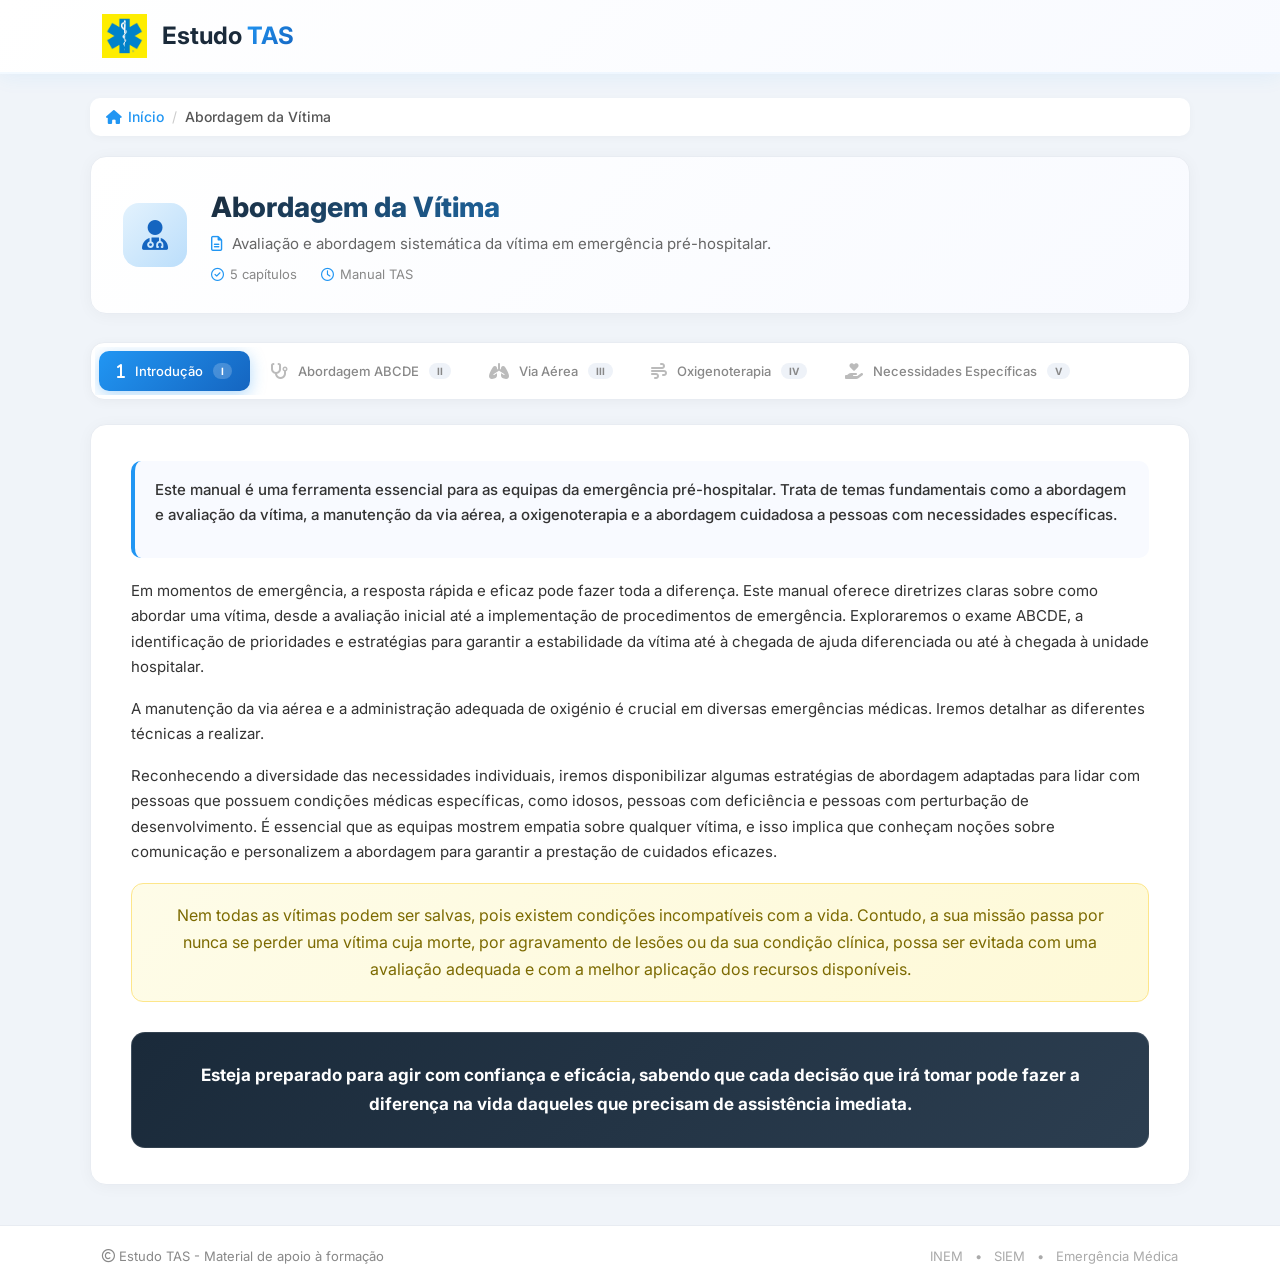
==== AV.html @ 20aa4726 "2nd" ====
<!-- abordagem_vitima.html -->
<!DOCTYPE html>
<html lang="pt">
<head>
    <meta charset="UTF-8">
    <meta name="viewport" content="width=device-width, initial-scale=1.0">
    <title>Abordagem da Vítima - Estudo TAS</title>
    <link rel="stylesheet" href="css/style.css">
    <link rel="preconnect" href="https://fonts.googleapis.com">
    <link href="https://fonts.googleapis.com/css2?family=Inter:wght@300;400;500;600;700;800;900&display=swap" rel="stylesheet">
    <link rel="stylesheet" href="https://cdnjs.cloudflare.com/ajax/libs/font-awesome/6.7.2/css/all.min.css">
</head>
<body>

<header>
    <div class="logo">

        <img src="assets/logo.png" alt="Logo">

        <h2>Estudo <span>TAS</span></h2>

    </div>
</header>

<main>
    <!-- ===== BREADCRUMB ===== -->
    <div class="breadcrumb">
        <a href="index.html"><i class="fa-solid fa-house"></i> Início</a>
        <span class="separator">/</span>
        <span class="current">Abordagem da Vítima</span>
    </div>

    <!-- ===== HEADER DO MANUAL ===== -->
    <div class="manual-header">
        <div class="header-content">
            <div class="header-icon">
                <i class="fa-solid fa-user-doctor"></i>
            </div>
            <div>
                <h1>Abordagem da Vítima</h1>
                <p class="manual-subtitle"><i class="fa-regular fa-file-lines"></i> Avaliação e abordagem sistemática da vítima em emergência pré-hospitalar.</p>
                <div class="header-meta">
                    <span><i class="fa-regular fa-circle-check"></i> 5 capítulos</span>
                    <span><i class="fa-regular fa-clock"></i> Manual TAS</span>
                </div>
            </div>
        </div>
    </div>

    <!-- ===== TABS (CAPÍTULOS) ===== -->
    <div class="tabs-wrapper" id="tabsWrapper">
        <div class="tabs-header">
            <div class="tabs-scroll-indicators left"></div>
            <div class="tabs-scroll-indicators right"></div>
            <div class="tabs-container" id="tabsContainer">
                <button class="tab-btn active" data-chapter="1">
                    <span class="tab-icon"><i class="fa-solid fa-1"></i></span>
                    <span class="tab-label">Introdução</span>
                    <span class="tab-badge">I</span>
                </button>
                <button class="tab-btn" data-chapter="2">
                    <span class="tab-icon"><i class="fa-solid fa-stethoscope"></i></span>
                    <span class="tab-label">Abordagem ABCDE</span>
                    <span class="tab-badge">II</span>
                </button>
                <button class="tab-btn" data-chapter="3">
                    <span class="tab-icon"><i class="fa-solid fa-lungs"></i></span>
                    <span class="tab-label">Via Aérea</span>
                    <span class="tab-badge">III</span>
                </button>
                <button class="tab-btn" data-chapter="4">
                    <span class="tab-icon"><i class="fa-solid fa-wind"></i></span>
                    <span class="tab-label">Oxigenoterapia</span>
                    <span class="tab-badge">IV</span>
                </button>
                <button class="tab-btn" data-chapter="5">
                    <span class="tab-icon"><i class="fa-solid fa-hand-holding-heart"></i></span>
                    <span class="tab-label">Necessidades Específicas</span>
                    <span class="tab-badge">V</span>
                </button>
            </div>
            <div class="tabs-nav-arrows left">
                <button class="nav-arrow" id="scrollLeft"><i class="fa-solid fa-chevron-left"></i></button>
            </div>
            <div class="tabs-nav-arrows">
                <button class="nav-arrow" id="scrollRight"><i class="fa-solid fa-chevron-right"></i></button>
            </div>
        </div>
    </div>

    <!-- ===== CONTEÚDO DO CAPÍTULO ===== -->
    <div class="chapter-content-wrapper">
        <div class="chapter-content" id="chapterContent">
            <!-- Injetado pelo JavaScript -->
        </div>
    </div>
</main>

<footer class="page-footer">
    <div class="footer-content">
        <p><i class="fa-regular fa-copyright"></i> Estudo TAS - Material de apoio à formação</p>
        <div class="footer-links">
            <span>INEM</span>
            <span>•</span>
            <span>SIEM</span>
            <span>•</span>
            <span>Emergência Médica</span>
        </div>
    </div>
</footer>

<script src="js/AV.js"></script>
</body>
</html>
---- css/style.css ----
/* style.css */
* {
    margin: 0;
    padding: 0;
    box-sizing: border-box;
}

body {
    font-family: 'Inter', sans-serif;
    background: #f0f4f9;
    color: #1a2a3a;
    line-height: 1.6;
    min-height: 100vh;
}

/* ===== HEADER ===== */
header {
    width: 100%;
    background: linear-gradient(135deg, #ffffff 0%, #f8faff 100%);
    display: flex;
    justify-content: space-between;
    align-items: center;
    padding: 14px 8%;
    box-shadow: 0 2px 20px rgba(33, 150, 243, .08);
    position: sticky;
    top: 0;
    z-index: 100;
    border-bottom: 2px solid rgba(33, 150, 243, .06);
}

.logo{

    display:flex;
    align-items:center;
    gap:15px;
}

.logo img{

    width:45px;
}

.logo h2 span {
    color: #2196f3;
    background: linear-gradient(135deg, #2196f3, #1565c0);
    -webkit-background-clip: text;
    -webkit-text-fill-color: transparent;
}

/* ===== MAIN ===== */
main {
    width: 88%;
    max-width: 1100px;
    margin: 24px auto;
}

/* ===== BREADCRUMB ===== */
.breadcrumb {
    display: flex;
    align-items: center;
    gap: 8px;
    font-size: 14px;
    color: #888;
    margin-bottom: 20px;
    padding: 8px 16px;
    background: white;
    border-radius: 10px;
    box-shadow: 0 2px 8px rgba(0, 0, 0, .03);
}

.breadcrumb a {
    color: #2196f3;
    text-decoration: none;
    font-weight: 500;
    display: flex;
    align-items: center;
    gap: 6px;
}

.breadcrumb a:hover {
    color: #1565c0;
}

.breadcrumb .separator {
    color: #ccc;
}

.breadcrumb .current {
    color: #555;
    font-weight: 500;
}

/* ===== MANUAL HEADER ===== */
.manual-header {
    margin-bottom: 28px;
    background: linear-gradient(135deg, #ffffff, #f8faff);
    border-radius: 16px;
    padding: 28px 32px;
    box-shadow: 0 2px 16px rgba(0, 0, 0, .04);
    border: 1px solid #e8ecf2;
}

.header-content {
    display: flex;
    align-items: center;
    gap: 24px;
}

.header-icon {
    width: 64px;
    height: 64px;
    background: linear-gradient(135deg, #e3f2fd, #bbdefb);
    border-radius: 16px;
    display: flex;
    align-items: center;
    justify-content: center;
    font-size: 30px;
    color: #1565c0;
    flex-shrink: 0;
}

.manual-header h1 {
    font-size: 28px;
    font-weight: 800;
    color: #1a2a3a;
    background: linear-gradient(135deg, #1a2a3a, #2196f3);
    -webkit-background-clip: text;
    -webkit-text-fill-color: transparent;
}

.manual-subtitle {
    color: #666;
    font-size: 15px;
    margin-top: 2px;
}

.manual-subtitle i {
    margin-right: 6px;
    color: #2196f3;
}

.header-meta {
    display: flex;
    gap: 24px;
    margin-top: 8px;
}

.header-meta span {
    font-size: 13px;
    color: #888;
    display: flex;
    align-items: center;
    gap: 6px;
}

.header-meta span i {
    color: #2196f3;
}

/* ===== TABS ===== */
.tabs-wrapper {
    position: relative;
    margin-bottom: 24px;
}

.tabs-header {
    background: white;
    border-radius: 14px;
    padding: 4px;
    box-shadow: 0 2px 12px rgba(0, 0, 0, .04);
    border: 1px solid #e8ecf2;
    position: relative;
    overflow: hidden;
}

.tabs-container {
    display: flex;
    gap: 2px;
    padding: 4px 4px;
    overflow-x: auto;
    -webkit-overflow-scrolling: touch;
    scroll-behavior: smooth;
    cursor: grab;
    user-select: none;
}

.tabs-container:active {
    cursor: grabbing;
}

.tabs-container::-webkit-scrollbar {
    height: 4px;
}

.tabs-container::-webkit-scrollbar-track {
    background: #f0f4f9;
    border-radius: 4px;
}

.tabs-container::-webkit-scrollbar-thumb {
    background: #bbdefb;
    border-radius: 4px;
    transition: 0.3s;
}

.tabs-container::-webkit-scrollbar-thumb:hover {
    background: #2196f3;
}

/* Scrollbar para Firefox */
.tabs-container {
    scrollbar-width: thin;
    scrollbar-color: #bbdefb #f0f4f9;
}

.tab-btn {
    display: flex;
    align-items: center;
    gap: 10px;
    padding: 10px 18px;
    border: none;
    border-radius: 10px;
    background: transparent;
    font-family: 'Inter', sans-serif;
    font-size: 13px;
    font-weight: 500;
    color: #888;
    cursor: pointer;
    transition: 0.3s;
    white-space: nowrap;
    position: relative;
    flex-shrink: 0;
    min-width: fit-content;
}

.tab-btn .tab-icon {
    font-size: 16px;
    color: #bbb;
    transition: 0.3s;
}

.tab-btn .tab-badge {
    font-size: 10px;
    font-weight: 700;
    background: #eef2f8;
    color: #888;
    padding: 2px 8px;
    border-radius: 8px;
    transition: 0.3s;
}

.tab-btn:hover {
    background: #f0f4f9;
    color: #1a2a3a;
}

.tab-btn:hover .tab-icon {
    color: #2196f3;
}

.tab-btn.active {
    background: linear-gradient(135deg, #2196f3, #1565c0);
    color: white;
    box-shadow: 0 4px 16px rgba(33, 150, 243, .35);
}

.tab-btn.active .tab-icon {
    color: white;
}

.tab-btn.active .tab-badge {
    background: rgba(255, 255, 255, .2);
    color: white;
}

/* Cores individuais para cada tab (quando ativo) */
.tab-btn[data-chapter="1"].active {
    background: linear-gradient(135deg, #2196f3, #1565c0);
}
.tab-btn[data-chapter="2"].active {
    background: linear-gradient(135deg, #2ecc71, #1a8a4a);
}
.tab-btn[data-chapter="3"].active {
    background: linear-gradient(135deg, #f39c12, #d68910);
}
.tab-btn[data-chapter="4"].active {
    background: linear-gradient(135deg, #e74c3c, #b33c2e);
}
.tab-btn[data-chapter="5"].active {
    background: linear-gradient(135deg, #8e44ad, #6c3483);
}
.tab-btn[data-chapter="6"].active {
    background: linear-gradient(135deg, #e84393, #c2185b);
}
.tab-btn[data-chapter="7"].active {
    background: linear-gradient(135deg, #1abc9c, #0e8c73);
}
.tab-btn[data-chapter="8"].active {
    background: linear-gradient(135deg, #3498db, #1a6fa0);
}
.tab-btn[data-chapter="9"].active {
    background: linear-gradient(135deg, #2c3e50, #1a252f);
}

/* ===== TABS NAV ARROWS ===== */
.tabs-nav-arrows {
    position: absolute;
    top: 50%;
    transform: translateY(-50%);
    right: 8px;
    display: flex;
    gap: 4px;
    background: white;
    padding: 4px;
    border-radius: 10px;
    box-shadow: 0 2px 8px rgba(0, 0, 0, .08);
}

.tabs-nav-arrows.left {
    right: auto;
    left: 8px;
}

.nav-arrow {
    width: 32px;
    height: 32px;
    border: none;
    border-radius: 8px;
    background: #f0f4f9;
    color: #555;
    cursor: pointer;
    transition: 0.2s;
    display: flex;
    align-items: center;
    justify-content: center;
    font-size: 14px;
}

.nav-arrow:hover {
    background: #2196f3;
    color: white;
    box-shadow: 0 2px 8px rgba(33, 150, 243, .3);
}

/* Esconder setas quando não necessário em desktop */
@media (min-width: 769px) {
    .tabs-nav-arrows {
        display: none;
    }

    .tabs-wrapper.has-overflow .tabs-nav-arrows {
        display: flex;
    }
}

/* Mostrar setas em mobile */
@media (max-width: 768px) {
    .tabs-nav-arrows {
        display: flex;
    }

    .tabs-nav-arrows.left {
        display: flex;
    }
}

/* ===== SCROLL INDICATORS ===== */
.tabs-scroll-indicators {
    display: none;
    position: absolute;
    top: 0;
    bottom: 0;
    width: 40px;
    pointer-events: none;
    z-index: 2;
}

.tabs-scroll-indicators.left {
    left: 0;
    background: linear-gradient(to right, rgba(255,255,255,0.9), transparent);
}

.tabs-scroll-indicators.right {
    right: 0;
    background: linear-gradient(to left, rgba(255,255,255,0.9), transparent);
}

.tabs-wrapper.has-overflow .tabs-scroll-indicators {
    display: block;
}

@media (max-width: 768px) {
    .tabs-scroll-indicators {
        display: none !important;
    }
}

/* ===== CHAPTER CONTENT WRAPPER ===== */
.chapter-content-wrapper {
    background: white;
    border-radius: 16px;
    padding: 36px 40px;
    box-shadow: 0 2px 16px rgba(0, 0, 0, .04);
    border: 1px solid #e8ecf2;
    min-height: 400px;
    animation: fadeIn 0.4s ease;
}

@keyframes fadeIn {
    from {
        opacity: 0;
        transform: translateY(10px);
    }
    to {
        opacity: 1;
        transform: translateY(0);
    }
}

.chapter-content h1 {
    font-size: 28px;
    font-weight: 800;
    margin-bottom: 24px;
    color: #1a2a3a;
    background: linear-gradient(135deg, #1a2a3a, #2196f3);
    -webkit-background-clip: text;
    -webkit-text-fill-color: transparent;
}

.chapter-content h2 {
    font-size: 22px;
    font-weight: 700;
    margin: 34px 0 14px;
    padding-bottom: 8px;
    border-bottom: 3px solid #e8ecf2;
    color: #1a2a3a;
    display: flex;
    align-items: center;
    gap: 10px;
}

.chapter-content h2::before {
    content: "";
    width: 4px;
    height: 24px;
    background: linear-gradient(135deg, #2196f3, #1565c0);
    border-radius: 4px;
}

.chapter-content h3 {
    font-size: 18px;
    font-weight: 600;
    margin: 24px 0 10px;
    color: #2c3e50;
}

.chapter-content p {
    font-size: 15px;
    color: #333;
    margin-bottom: 14px;
    line-height: 1.7;
}

.chapter-content .intro-text {
    font-size: 17px;
    font-weight: 500;
    color: #1a2a3a;
    margin-bottom: 20px;
    padding: 16px 20px;
    background: #f8faff;
    border-radius: 10px;
    border-left: 4px solid #2196f3;
}

.content-block {
    margin-bottom: 16px;
}

.final-message {
    background: linear-gradient(135deg, #1a2a3a, #2c3e50);
    color: white;
    padding: 28px 32px;
    border-radius: 14px;
    margin-top: 30px;
    text-align: center;
    border: 1px solid rgba(255, 255, 255, .1);
}

.final-message p {
    color: white;
    font-size: 17px;
    margin: 0;
}

/* ===== COMPONENTES ===== */
.objectives-box {
    background: linear-gradient(135deg, #eef6ff, #e3f0ff);
    border-radius: 12px;
    padding: 20px 26px;
    margin-bottom: 24px;
    border-left: 4px solid #2196f3;
}

.objectives-box h3 {
    color: #1565c0;
    font-size: 17px;
    margin-bottom: 8px;
}

.objectives-box h3 i {
    margin-right: 8px;
    color: #2196f3;
}

.objectives-box ul {
    list-style: none;
    padding: 0;
}

.objectives-box ul li {
    padding: 4px 0 4px 24px;
    position: relative;
    font-size: 14px;
    color: #1a2a3a;
}

.objectives-box ul li::before {
    content: "▹";
    position: absolute;
    left: 0;
    color: #2196f3;
    font-weight: 700;
}

.definition-box {
    background: white;
    border-radius: 12px;
    padding: 22px 26px;
    margin-bottom: 22px;
    box-shadow: 0 2px 8px rgba(0, 0, 0, .04);
    border-left: 4px solid #2ecc71;
    border: 1px solid #e8ecf2;
    border-left-width: 4px;
}

.definition-box h3 {
    color: #1a7a4a;
    font-size: 17px;
    margin-bottom: 6px;
}

.definition-box .small-note {
    font-size: 13px;
    color: #666;
    margin-top: 8px;
    padding-top: 8px;
    border-top: 1px dashed #e8ecf2;
}

.highlight-box {
    background: linear-gradient(135deg, #fefce8, #fef9d7);
    border: 1px solid #fde68a;
    border-radius: 12px;
    padding: 18px 24px;
    margin: 18px 0;
    text-align: center;
}

.highlight-box p {
    font-size: 16px;
    margin: 0;
    color: #7c6a00;
}

.info-box {
    display: flex;
    align-items: flex-start;
    gap: 18px;
    background: white;
    padding: 18px 24px;
    border-radius: 12px;
    box-shadow: 0 2px 8px rgba(0, 0, 0, .04);
    margin: 16px 0;
    border: 1px solid #e8ecf2;
}

.info-box.highlight {
    background: linear-gradient(135deg, #fefce8, #fef9d7);
    border: 1px solid #fde68a;
}

.info-box i {
    font-size: 28px;
    color: #f39c12;
    margin-top: 2px;
    min-width: 40px;
}

.info-box h4 {
    font-size: 16px;
    margin-bottom: 4px;
    color: #1a2a3a;
}

.info-box p {
    font-size: 14px;
    margin: 0;
    color: #444;
}

.info-box ul {
    list-style: none;
    padding: 0;
    margin-top: 4px;
}

.info-box ul li {
    padding: 3px 0 3px 20px;
    position: relative;
    font-size: 14px;
    color: #444;
}

.info-box ul li::before {
    content: "•";
    position: absolute;
    left: 0;
    color: #f39c12;
}

.tag {
    background: #eef2f8;
    padding: 5px 16px;
    border-radius: 20px;
    font-size: 12px;
    font-weight: 600;
    color: #555;
    display: inline-block;
    border: 1px solid #e8ecf2;
}

.tag.blue { background: #e3f0ff; color: #1565c0; border-color: #bbdefb; }
.tag.green { background: #e8f5e9; color: #1a7a4a; border-color: #c8e6c9; }
.tag.orange { background: #fff3e0; color: #d68910; border-color: #ffcc80; }
.tag.red { background: #fbe9e7; color: #b33c2e; border-color: #ffab91; }
.tag.purple { background: #f3e5f5; color: #6c3483; border-color: #ce93d8; }

.badge {
    background: linear-gradient(135deg, #2196f3, #1565c0);
    color: white;
    padding: 2px 12px;
    border-radius: 12px;
    font-size: 12px;
    font-weight: 600;
    display: inline-block;
}

.styled-list {
    list-style: none;
    padding: 0;
    margin: 12px 0 18px;
}

.styled-list li {
    padding: 6px 0 6px 24px;
    position: relative;
    font-size: 14px;
    color: #444;
}

.styled-list li::before {
    content: "▸";
    position: absolute;
    left: 0;
    color: #2196f3;
    font-weight: 700;
}

/* ===== GRIDS ===== */
.grid-2col {
    display: grid;
    grid-template-columns: 1fr 1fr;
    gap: 18px;
    margin: 16px 0 24px;
}

.grid-3col {
    display: grid;
    grid-template-columns: repeat(3, 1fr);
    gap: 16px;
    margin: 16px 0 24px;
}

.info-card {
    background: #f8faff;
    padding: 20px 22px;
    border-radius: 12px;
    border: 1px solid #e8ecf2;
    transition: 0.2s;
}

.info-card:hover {
    border-color: #bbdefb;
    box-shadow: 0 4px 12px rgba(33, 150, 243, .06);
}

.info-card h4 {
    font-size: 16px;
    margin-bottom: 10px;
    color: #1a2a3a;
}

.info-card h4 i {
    margin-right: 8px;
    color: #2196f3;
}

.info-card ul {
    list-style: none;
    padding: 0;
}

.info-card ul li {
    padding: 4px 0 4px 22px;
    position: relative;
    font-size: 14px;
    color: #444;
}

.info-card ul li::before {
    content: "•";
    position: absolute;
    left: 0;
    color: #2196f3;
    font-weight: 700;
}

.info-card ul ul {
    padding-left: 20px;
    margin-top: 2px;
}

.info-card ul ul li::before {
    content: "◦";
}

/* ===== TABELAS ===== */
.table-wrapper {
    overflow-x: auto;
    margin: 14px 0 22px;
    border-radius: 12px;
    border: 1px solid #e8ecf2;
}

.data-table {
    width: 100%;
    border-collapse: collapse;
    background: white;
    font-size: 14px;
}

.data-table thead {
    background: linear-gradient(135deg, #1a2a3a, #2c3e50);
    color: white;
}

.data-table th {
    padding: 12px 18px;
    text-align: left;
    font-weight: 600;
}

.data-table td {
    padding: 12px 18px;
    border-bottom: 1px solid #e8ecf2;
}

.data-table tbody tr:hover {
    background: #f8faff;
}

.data-table tbody tr:last-child td {
    border-bottom: none;
}

/* ===== ESTRELA DA VIDA ===== */
.life-star-grid {
    display: grid;
    grid-template-columns: 1fr 1fr;
    gap: 12px;
    margin: 18px 0 24px;
}

.life-star-item {
    display: flex;
    align-items: flex-start;
    gap: 14px;
    background: #f8faff;
    padding: 16px 20px;
    border-radius: 12px;
    border: 1px solid #e8ecf2;
    transition: 0.2s;
}

.life-star-item:hover {
    border-color: #bbdefb;
    box-shadow: 0 2px 8px rgba(33, 150, 243, .06);
}

.star-number {
    font-size: 22px;
    font-weight: 700;
    color: #2196f3;
    min-width: 32px;
}

.life-star-item h4 {
    font-size: 15px;
    margin-bottom: 2px;
    color: #1a2a3a;
}

.life-star-item p {
    font-size: 13px;
    color: #555;
    margin: 0;
}

/* ===== INTERVENIENTES ===== */
.intervenientes-grid {
    display: flex;
    flex-wrap: wrap;
    gap: 8px;
    margin: 12px 0 20px;
}

/* ===== MEIOS ===== */
.meios-grid {
    display: grid;
    grid-template-columns: repeat(auto-fill, minmax(190px, 1fr));
    gap: 14px;
    margin: 16px 0 24px;
}

.meio-card {
    background: #f8faff;
    padding: 18px 16px;
    border-radius: 12px;
    text-align: center;
    border: 1px solid #e8ecf2;
    transition: 0.3s;
}

.meio-card:hover {
    transform: translateY(-4px);
    box-shadow: 0 8px 24px rgba(33, 150, 243, .08);
    border-color: #bbdefb;
}

.meio-card i {
    font-size: 30px;
    color: #2196f3;
    margin-bottom: 8px;
    display: block;
}

.meio-card h4 {
    font-size: 14px;
    margin-bottom: 2px;
    color: #1a2a3a;
}

.meio-card p {
    font-size: 12px;
    color: #666;
    margin-bottom: 6px;
}

.meio-card .tag {
    font-size: 10px;
    padding: 3px 12px;
}

/* ===== HOSPITAL LEVELS ===== */
.hospital-levels {
    display: grid;
    grid-template-columns: 1fr 1fr 1fr;
    gap: 16px;
    margin: 16px 0 24px;
}

.level-card {
    background: white;
    padding: 20px 22px;
    border-radius: 12px;
    box-shadow: 0 2px 8px rgba(0, 0, 0, .04);
    border-top: 4px solid #2196f3;
    border: 1px solid #e8ecf2;
    border-top-width: 4px;
    transition: 0.2s;
}

.level-card:hover {
    box-shadow: 0 4px 16px rgba(0, 0, 0, .06);
}

.level-card:nth-child(2) { border-top-color: #f39c12; }
.level-card:nth-child(3) { border-top-color: #e74c3c; }

.level-badge {
    display: inline-block;
    background: linear-gradient(135deg, #1a2a3a, #2c3e50);
    color: white;
    font-weight: 700;
    font-size: 13px;
    padding: 2px 14px;
    border-radius: 12px;
    margin-bottom: 8px;
}

.level-card h4 {
    font-size: 17px;
    margin-bottom: 4px;
    color: #1a2a3a;
}

.level-card p {
    font-size: 13px;
    color: #555;
    line-height: 1.5;
    margin: 0;
}

/* ===== DIREITOS ===== */
.rights-grid {
    display: grid;
    grid-template-columns: 1fr 1fr;
    gap: 14px;
    margin: 16px 0 24px;
}

.right-card {
    background: white;
    padding: 18px 20px;
    border-radius: 12px;
    box-shadow: 0 2px 8px rgba(0, 0, 0, .04);
    border-left: 4px solid #2196f3;
    border: 1px solid #e8ecf2;
    border-left-width: 4px;
    transition: 0.2s;
}

.right-card:hover {
    box-shadow: 0 4px 16px rgba(0, 0, 0, .06);
}

.right-card:nth-child(2) { border-left-color: #2ecc71; }
.right-card:nth-child(3) { border-left-color: #f39c12; }
.right-card:nth-child(4) { border-left-color: #e74c3c; }

.right-card i {
    font-size: 24px;
    color: #2196f3;
    margin-bottom: 6px;
    display: block;
}

.right-card h4 {
    font-size: 15px;
    margin-bottom: 4px;
    color: #1a2a3a;
}

.right-card p {
    font-size: 13px;
    color: #555;
    margin: 0;
}

/* ===== PLANOS ===== */
.plans-grid {
    display: grid;
    grid-template-columns: 1fr 1fr 1fr;
    gap: 14px;
    margin: 16px 0 24px;
}

.plan-card {
    background: #f8faff;
    padding: 18px 20px;
    border-radius: 12px;
    text-align: center;
    border: 1px solid #e8ecf2;
    transition: 0.2s;
}

.plan-card:hover {
    border-color: #bbdefb;
    box-shadow: 0 2px 8px rgba(33, 150, 243, .06);
}

.plan-icon {
    font-size: 28px;
    color: #2196f3;
    display: block;
    margin-bottom: 6px;
}

.plan-card h4 {
    font-size: 15px;
    margin-bottom: 2px;
    color: #1a2a3a;
}

.plan-card p {
    font-size: 13px;
    color: #555;
    margin: 0;
}

/* ===== POSIÇÕES ===== */
.positions-grid {
    display: grid;
    grid-template-columns: 1fr 1fr 1fr;
    gap: 12px;
    margin: 16px 0 24px;
}

.position-card {
    background: #f8faff;
    padding: 14px 16px;
    border-radius: 10px;
    text-align: center;
    border: 1px solid #e8ecf2;
    transition: 0.2s;
}

.position-card:hover {
    border-color: #bbdefb;
}

.position-card h4 {
    font-size: 14px;
    margin-bottom: 2px;
    color: #2196f3;
}

.position-card p {
    font-size: 12px;
    color: #555;
    margin: 0;
}

/* ===== FUNÇÕES ESQUELÉTICO ===== */
.function-grid {
    display: grid;
    grid-template-columns: 1fr 1fr;
    gap: 10px;
    margin: 12px 0 18px;
}

.function-item {
    display: flex;
    align-items: center;
    gap: 12px;
    background: #f8faff;
    padding: 12px 18px;
    border-radius: 10px;
    border: 1px solid #e8ecf2;
    transition: 0.2s;
}

.function-item:hover {
    border-color: #bbdefb;
}

.function-item i {
    color: #2196f3;
    font-size: 16px;
    min-width: 20px;
}

.function-item span {
    font-size: 14px;
    color: #333;
}

/* ===== SISTEMA NERVOSO ===== */
.system-structure {
    display: grid;
    grid-template-columns: 1fr 1fr;
    gap: 18px;
    margin: 16px 0 24px;
}

.structure-item {
    background: #f8faff;
    padding: 20px 22px;
    border-radius: 12px;
    border: 1px solid #e8ecf2;
    transition: 0.2s;
}

.structure-item:hover {
    border-color: #bbdefb;
}

.structure-item h4 {
    font-size: 16px;
    margin-bottom: 8px;
    color: #1a2a3a;
}

.structure-item ul {
    list-style: none;
    padding: 0;
}

.structure-item ul li {
    padding: 4px 0 4px 22px;
    position: relative;
    font-size: 14px;
    color: #444;
}

.structure-item ul li::before {
    content: "•";
    position: absolute;
    left: 0;
    color: #2196f3;
}

.structure-item ul ul {
    padding-left: 20px;
}

.structure-item ul ul li::before {
    content: "◦";
}

/* ===== KEY POINTS ===== */
.key-points {
    background: linear-gradient(135deg, #1a2a3a, #2c3e50);
    color: white;
    border-radius: 14px;
    padding: 28px 32px;
    margin-top: 40px;
    border: 1px solid rgba(255, 255, 255, .06);
}

.key-points h3 {
    color: #fcd34d;
    margin-bottom: 16px;
    font-size: 18px;
}

.key-points h3 i {
    margin-right: 8px;
}

.key-points ul {
    list-style: none;
    padding: 0;
    columns: 2;
    column-gap: 30px;
}

.key-points ul li {
    padding: 5px 0;
    padding-left: 22px;
    position: relative;
    font-size: 14px;
    line-height: 1.5;
    break-inside: avoid;
    color: #e8edf2;
}

.key-points ul li::before {
    content: "✦";
    position: absolute;
    left: 0;
    color: #fcd34d;
}

/* ===== FOOTER ===== */
.page-footer {
    margin-top: 40px;
    padding: 20px 8%;
    background: white;
    border-top: 1px solid #e8ecf2;
}

.footer-content {
    max-width: 1100px;
    margin: 0 auto;
    display: flex;
    justify-content: space-between;
    align-items: center;
    font-size: 13px;
    color: #888;
}

.footer-links {
    display: flex;
    gap: 12px;
    align-items: center;
}

.footer-links span {
    color: #aaa;
}

/* ===== RESPONSIVIDADE ===== */
@media (max-width: 900px) {
    header {
        flex-direction: column;
        gap: 14px;
        padding: 14px 5%;
    }

    main {
        width: 95%;
        margin: 16px auto;
    }

    .tabs-container {
        flex-wrap: nowrap;
        overflow-x: auto;
        gap: 2px;
        padding: 4px;
        -webkit-overflow-scrolling: touch;
    }

    .tab-btn {
        padding: 8px 14px;
        font-size: 12px;
        flex-shrink: 0;
    }

    .tab-btn .tab-label {
        display: none;
    }

    .tab-btn .tab-icon {
        font-size: 18px;
    }

    .chapter-content-wrapper {
        padding: 20px 18px;
    }

    .chapter-content h1 {
        font-size: 24px;
    }

    .chapter-content h2 {
        font-size: 20px;
    }

    .header-content {
        flex-direction: column;
        text-align: center;
    }

    .header-meta {
        justify-content: center;
        flex-wrap: wrap;
    }

    .life-star-grid {
        grid-template-columns: 1fr;
    }

    .grid-2col {
        grid-template-columns: 1fr;
    }

    .grid-3col {
        grid-template-columns: 1fr;
    }

    .hospital-levels {
        grid-template-columns: 1fr;
    }

    .rights-grid {
        grid-template-columns: 1fr;
    }

    .plans-grid {
        grid-template-columns: 1fr 1fr;
    }

    .positions-grid {
        grid-template-columns: 1fr 1fr;
    }

    .system-structure {
        grid-template-columns: 1fr;
    }

    .key-points ul {
        columns: 1;
    }

    .meios-grid {
        grid-template-columns: repeat(auto-fill, minmax(150px, 1fr));
    }

    .data-table th,
    .data-table td {
        padding: 10px 14px;
        font-size: 13px;
    }

    .function-grid {
        grid-template-columns: 1fr;
    }

    .footer-content {
        flex-direction: column;
        gap: 8px;
        text-align: center;
    }
}

@media (max-width: 480px) {
    .manual-header h1 {
        font-size: 22px;
    }

    .manual-header {
        padding: 20px 16px;
    }

    .chapter-content h1 {
        font-size: 20px;
    }

    .chapter-content h2 {
        font-size: 18px;
    }

    .plans-grid {
        grid-template-columns: 1fr;
    }

    .positions-grid {
        grid-template-columns: 1fr;
    }

    .objectives-box,
    .definition-box {
        padding: 16px 18px;
    }

    .info-box {
        flex-direction: column;
        text-align: center;
        align-items: center;
    }

    .meios-grid {
        grid-template-columns: 1fr 1fr;
    }

    .level-card {
        padding: 16px 18px;
    }

    .chapter-content-wrapper {
        padding: 16px 14px;
    }

    .tab-btn {
        padding: 8px 12px;
        font-size: 11px;
    }

    .breadcrumb {
        font-size: 12px;
        flex-wrap: wrap;
        padding: 6px 12px;
    }

    .header-icon {
        width: 48px;
        height: 48px;
        font-size: 22px;
    }

    .tab-btn .tab-badge {
        display: none;
    }

    .tab-btn .tab-label {
        display: inline;
    }

    .tab-btn .tab-icon {
        font-size: 14px;
    }
}
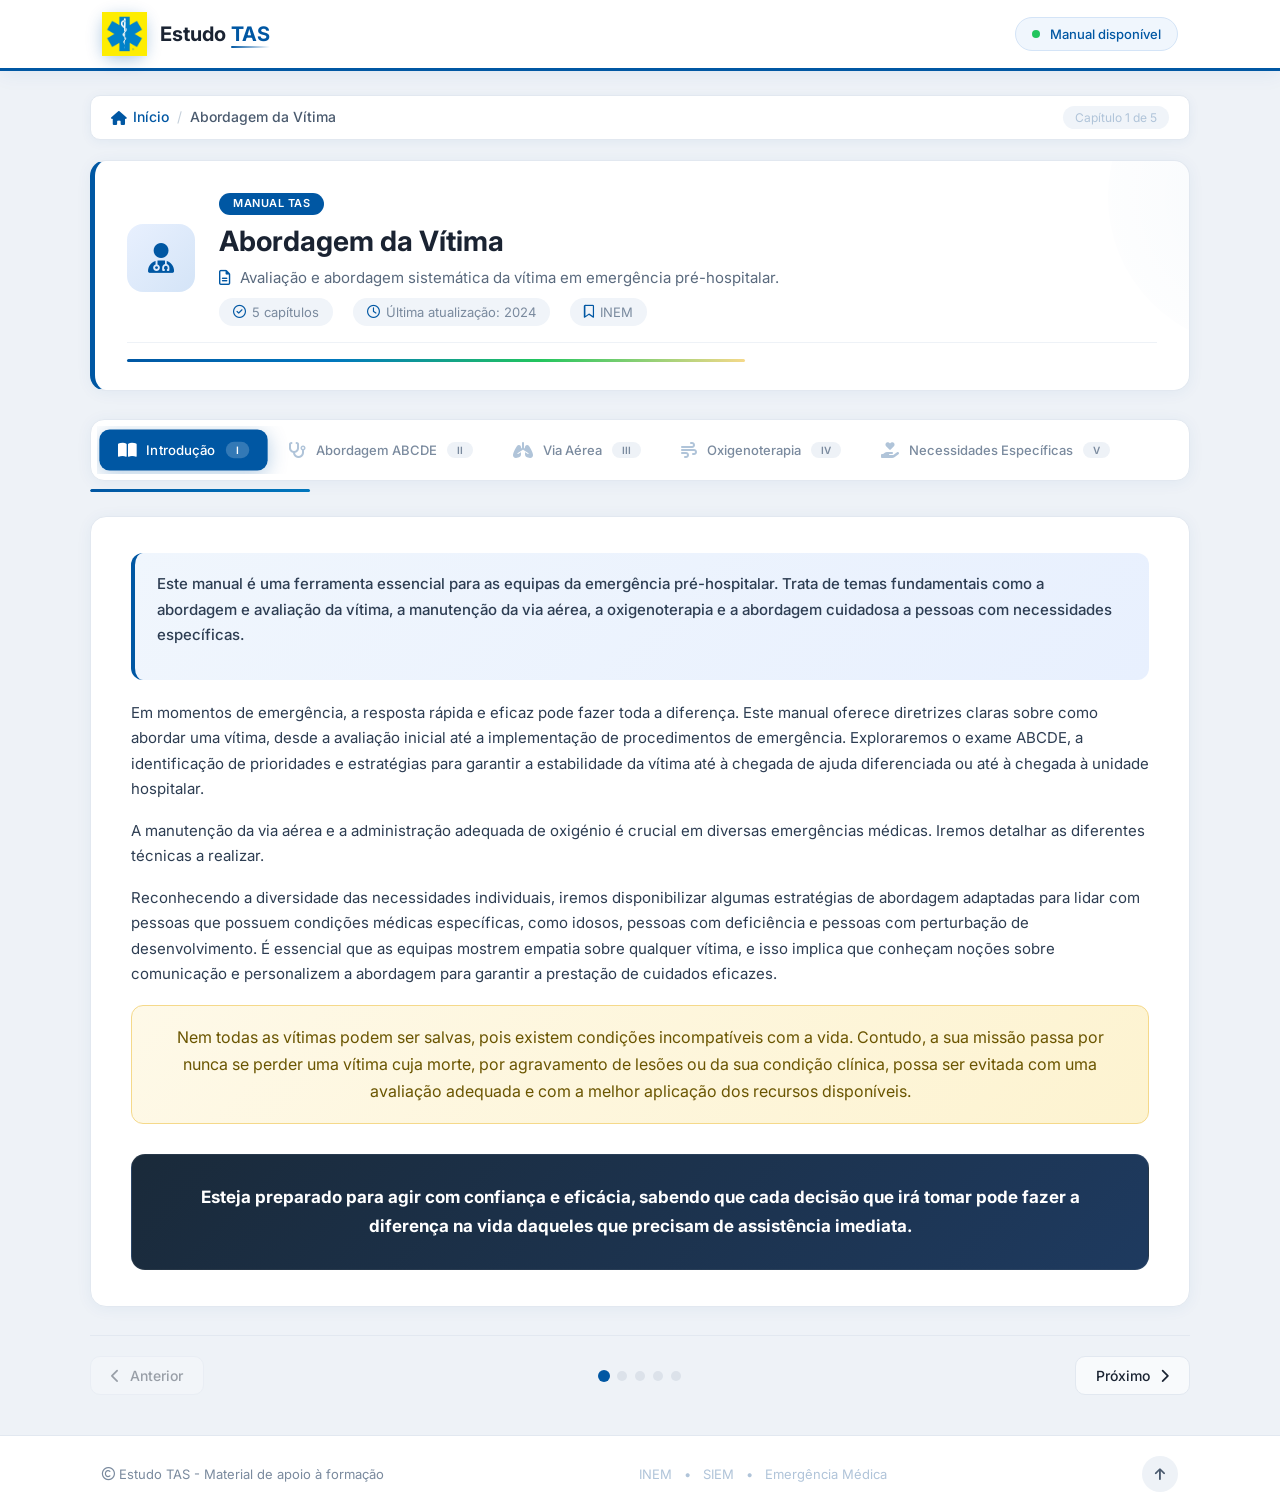
==== commit ecaed4c7: "update" ====
--- a/AV.html
+++ b/AV.html
@@ -1,4 +1,4 @@
-<!-- abordagem_vitima.html -->
+<!-- abordagem_vitima.html - Versão melhorada -->
 <!DOCTYPE html>
 <html lang="pt">
 <head>
@@ -14,36 +14,45 @@
 
 <header>
     <div class="logo">
-
-        <img src="assets/logo.png" alt="Logo">
-
+        <div class="logo-icon pulse-icon">
+            <img src="assets/logo.png" alt="Logo">
+        </div>
         <h2>Estudo <span>TAS</span></h2>
-
+    </div>
+    <div class="header-status">
+        <span class="status-dot"></span>
+        <span class="status-text">Manual disponível</span>
     </div>
 </header>
 
 <main>
     <!-- ===== BREADCRUMB ===== -->
-    <div class="breadcrumb">
+    <nav class="breadcrumb" aria-label="Breadcrumb">
         <a href="index.html"><i class="fa-solid fa-house"></i> Início</a>
         <span class="separator">/</span>
         <span class="current">Abordagem da Vítima</span>
-    </div>
+        <span class="breadcrumb-progress">Capítulo 1 de 5</span>
+    </nav>
 
     <!-- ===== HEADER DO MANUAL ===== -->
     <div class="manual-header">
         <div class="header-content">
-            <div class="header-icon">
+            <div class="header-icon float-icon">
                 <i class="fa-solid fa-user-doctor"></i>
             </div>
             <div>
+                <div class="header-badge">Manual TAS</div>
                 <h1>Abordagem da Vítima</h1>
                 <p class="manual-subtitle"><i class="fa-regular fa-file-lines"></i> Avaliação e abordagem sistemática da vítima em emergência pré-hospitalar.</p>
                 <div class="header-meta">
                     <span><i class="fa-regular fa-circle-check"></i> 5 capítulos</span>
-                    <span><i class="fa-regular fa-clock"></i> Manual TAS</span>
+                    <span><i class="fa-regular fa-clock"></i> Última atualização: 2024</span>
+                    <span><i class="fa-regular fa-bookmark"></i> INEM</span>
                 </div>
             </div>
+        </div>
+        <div class="header-decoration">
+            <div class="decoration-bar"></div>
         </div>
     </div>
 
@@ -54,7 +63,7 @@
             <div class="tabs-scroll-indicators right"></div>
             <div class="tabs-container" id="tabsContainer">
                 <button class="tab-btn active" data-chapter="1">
-                    <span class="tab-icon"><i class="fa-solid fa-1"></i></span>
+                    <span class="tab-icon"><i class="fa-solid fa-book-open"></i></span>
                     <span class="tab-label">Introdução</span>
                     <span class="tab-badge">I</span>
                 </button>
@@ -79,12 +88,9 @@
                     <span class="tab-badge">V</span>
                 </button>
             </div>
-            <div class="tabs-nav-arrows left">
-                <button class="nav-arrow" id="scrollLeft"><i class="fa-solid fa-chevron-left"></i></button>
-            </div>
-            <div class="tabs-nav-arrows">
-                <button class="nav-arrow" id="scrollRight"><i class="fa-solid fa-chevron-right"></i></button>
-            </div>
+        </div>
+        <div class="tabs-progress">
+            <div class="tabs-progress-bar" id="tabsProgress" style="width: 20%"></div>
         </div>
     </div>
 
@@ -94,6 +100,26 @@
             <!-- Injetado pelo JavaScript -->
         </div>
     </div>
+
+    <!-- ===== NAVEGAÇÃO ENTRE CAPÍTULOS ===== -->
+    <div class="chapter-navigation">
+        <button class="nav-btn nav-prev" id="prevChapter" disabled>
+            <i class="fa-solid fa-chevron-left"></i>
+            <span>Anterior</span>
+        </button>
+        <div class="nav-indicator">
+            <span class="nav-dot active"></span>
+            <span class="nav-dot"></span>
+            <span class="nav-dot"></span>
+            <span class="nav-dot"></span>
+            <span class="nav-dot"></span>
+        </div>
+        <button class="nav-btn nav-next" id="nextChapter">
+            <span>Próximo</span>
+            <i class="fa-solid fa-chevron-right"></i>
+        </button>
+    </div>
+
 </main>
 
 <footer class="page-footer">
@@ -106,6 +132,9 @@
             <span>•</span>
             <span>Emergência Médica</span>
         </div>
+        <button class="footer-top" id="backToTop" aria-label="Voltar ao topo">
+            <i class="fa-solid fa-arrow-up"></i>
+        </button>
     </div>
 </footer>
 
--- a/css/style.css
+++ b/css/style.css
@@ -1,4 +1,4 @@
-/* style.css */
+/* teststyle.css - Versão corrigida - Sem setas e sem scroll em computador */
 * {
     margin: 0;
     padding: 0;
@@ -7,8 +7,8 @@
 
 body {
     font-family: 'Inter', sans-serif;
-    background: #f0f4f9;
-    color: #1a2a3a;
+    background: #eef2f7;
+    color: #1a2332;
     line-height: 1.6;
     min-height: 100vh;
 }
@@ -16,35 +16,110 @@
 /* ===== HEADER ===== */
 header {
     width: 100%;
-    background: linear-gradient(135deg, #ffffff 0%, #f8faff 100%);
+    background: #ffffff;
     display: flex;
     justify-content: space-between;
     align-items: center;
-    padding: 14px 8%;
-    box-shadow: 0 2px 20px rgba(33, 150, 243, .08);
+    padding: 12px 8%;
+    box-shadow: 0 2px 20px rgba(0, 80, 160, 0.08);
     position: sticky;
     top: 0;
     z-index: 100;
-    border-bottom: 2px solid rgba(33, 150, 243, .06);
-}
-
-.logo{
-
-    display:flex;
-    align-items:center;
-    gap:15px;
+    border-bottom: 3px solid #0057a3;
+    transition: box-shadow 0.3s;
+}
+
+header.scrolled {
+    box-shadow: 0 4px 30px rgba(0, 80, 160, 0.15);
+}
+
+.logo {
+    display: flex;
+    align-items: center;
+    gap: 14px;
+}
+
+.logo-icon {
+    width: 44px;
+    height: 44px;
+    background: linear-gradient(135deg, #0057a3, #0077be);
+    border-radius: 12px;
+    display: flex;
+    align-items: center;
+    justify-content: center;
+    color: white;
+    font-size: 20px;
+    box-shadow: 0 4px 16px rgba(0, 87, 163, 0.3);
+    transition: transform 0.3s, box-shadow 0.3s;
 }
 
 .logo img{
-
     width:45px;
 }
 
+.logo-icon:hover {
+    transform: scale(1.05) rotate(-3deg);
+    box-shadow: 0 6px 24px rgba(0, 87, 163, 0.4);
+}
+
+.pulse-icon {
+    animation: pulse-icon 3s ease-in-out infinite;
+}
+
+@keyframes pulse-icon {
+    0%, 100% { box-shadow: 0 4px 16px rgba(0, 87, 163, 0.3); }
+    50% { box-shadow: 0 4px 30px rgba(0, 87, 163, 0.5); }
+}
+
+.logo h2 {
+    font-size: 20px;
+    font-weight: 700;
+    color: #1a2332;
+}
+
 .logo h2 span {
-    color: #2196f3;
-    background: linear-gradient(135deg, #2196f3, #1565c0);
-    -webkit-background-clip: text;
-    -webkit-text-fill-color: transparent;
+    color: #0057a3;
+    position: relative;
+}
+
+.logo h2 span::after {
+    content: '';
+    position: absolute;
+    bottom: -2px;
+    left: 0;
+    width: 100%;
+    height: 2px;
+    background: linear-gradient(90deg, #0057a3, transparent);
+    border-radius: 2px;
+}
+
+.header-status {
+    display: flex;
+    align-items: center;
+    gap: 10px;
+    background: #f0f6fd;
+    padding: 6px 16px;
+    border-radius: 20px;
+    font-size: 13px;
+    color: #0057a3;
+    border: 1px solid #d4e4f7;
+}
+
+.status-dot {
+    width: 8px;
+    height: 8px;
+    background: #22c55e;
+    border-radius: 50%;
+    animation: status-blink 2s ease-in-out infinite;
+}
+
+@keyframes status-blink {
+    0%, 100% { opacity: 1; }
+    50% { opacity: 0.3; }
+}
+
+.status-text {
+    font-weight: 500;
 }
 
 /* ===== MAIN ===== */
@@ -60,101 +135,216 @@
     align-items: center;
     gap: 8px;
     font-size: 14px;
-    color: #888;
+    color: #7a8a9e;
     margin-bottom: 20px;
-    padding: 8px 16px;
-    background: white;
+    padding: 10px 20px;
+    background: #ffffff;
     border-radius: 10px;
-    box-shadow: 0 2px 8px rgba(0, 0, 0, .03);
+    box-shadow: 0 2px 12px rgba(0, 80, 160, 0.06);
+    border: 1px solid #e2e8f0;
+    position: relative;
+    transition: box-shadow 0.3s;
+}
+
+.breadcrumb:hover {
+    box-shadow: 0 4px 20px rgba(0, 80, 160, 0.08);
 }
 
 .breadcrumb a {
-    color: #2196f3;
+    color: #0057a3;
     text-decoration: none;
     font-weight: 500;
     display: flex;
     align-items: center;
     gap: 6px;
+    transition: 0.2s;
+    position: relative;
+}
+
+.breadcrumb a::after {
+    content: '';
+    position: absolute;
+    bottom: -2px;
+    left: 0;
+    width: 0;
+    height: 2px;
+    background: #0057a3;
+    transition: width 0.3s;
+}
+
+.breadcrumb a:hover::after {
+    width: 100%;
 }
 
 .breadcrumb a:hover {
-    color: #1565c0;
+    color: #003d73;
 }
 
 .breadcrumb .separator {
-    color: #ccc;
+    color: #c5d0db;
 }
 
 .breadcrumb .current {
-    color: #555;
+    color: #4a5a6e;
     font-weight: 500;
+}
+
+.breadcrumb-progress {
+    margin-left: auto;
+    font-size: 12px;
+    color: #b0c4d9;
+    background: #f0f4f9;
+    padding: 2px 12px;
+    border-radius: 12px;
 }
 
 /* ===== MANUAL HEADER ===== */
 .manual-header {
     margin-bottom: 28px;
-    background: linear-gradient(135deg, #ffffff, #f8faff);
+    background: #ffffff;
     border-radius: 16px;
     padding: 28px 32px;
-    box-shadow: 0 2px 16px rgba(0, 0, 0, .04);
-    border: 1px solid #e8ecf2;
+    box-shadow: 0 2px 16px rgba(0, 80, 160, 0.06);
+    border: 1px solid #e2e8f0;
+    border-left: 5px solid #0057a3;
+    position: relative;
+    overflow: hidden;
+    transition: box-shadow 0.3s, transform 0.3s;
+}
+
+.manual-header:hover {
+    box-shadow: 0 4px 28px rgba(0, 80, 160, 0.10);
+    transform: translateY(-2px);
+}
+
+.manual-header::before {
+    content: '';
+    position: absolute;
+    top: -50%;
+    right: -20%;
+    width: 300px;
+    height: 300px;
+    background: radial-gradient(circle, rgba(0, 87, 163, 0.03), transparent);
+    border-radius: 50%;
+    pointer-events: none;
 }
 
 .header-content {
     display: flex;
     align-items: center;
     gap: 24px;
+    position: relative;
+    z-index: 1;
 }
 
 .header-icon {
-    width: 64px;
-    height: 64px;
-    background: linear-gradient(135deg, #e3f2fd, #bbdefb);
+    width: 68px;
+    height: 68px;
+    background: linear-gradient(135deg, #e8f0fe, #d4e4f7);
     border-radius: 16px;
     display: flex;
     align-items: center;
     justify-content: center;
     font-size: 30px;
-    color: #1565c0;
+    color: #0057a3;
     flex-shrink: 0;
+    transition: transform 0.5s, background 0.5s;
+}
+
+.header-icon:hover {
+    transform: rotate(-5deg) scale(1.05);
+    background: linear-gradient(135deg, #d4e4f7, #b8cfe8);
+}
+
+.float-icon {
+    animation: float 4s ease-in-out infinite;
+}
+
+@keyframes float {
+    0%, 100% { transform: translateY(0); }
+    50% { transform: translateY(-6px); }
+}
+
+.header-badge {
+    display: inline-block;
+    background: #0057a3;
+    color: white;
+    font-size: 11px;
+    font-weight: 600;
+    padding: 2px 14px;
+    border-radius: 20px;
+    text-transform: uppercase;
+    letter-spacing: 0.5px;
+    margin-bottom: 4px;
 }
 
 .manual-header h1 {
     font-size: 28px;
-    font-weight: 800;
-    color: #1a2a3a;
-    background: linear-gradient(135deg, #1a2a3a, #2196f3);
-    -webkit-background-clip: text;
-    -webkit-text-fill-color: transparent;
+    font-weight: 700;
+    color: #1a2332;
+    transition: color 0.3s;
+}
+
+.manual-header h1:hover {
+    color: #0057a3;
 }
 
 .manual-subtitle {
-    color: #666;
+    color: #5a6a7e;
     font-size: 15px;
     margin-top: 2px;
 }
 
 .manual-subtitle i {
     margin-right: 6px;
-    color: #2196f3;
+    color: #0057a3;
 }
 
 .header-meta {
     display: flex;
-    gap: 24px;
+    gap: 20px;
     margin-top: 8px;
+    flex-wrap: wrap;
 }
 
 .header-meta span {
     font-size: 13px;
-    color: #888;
+    color: #7a8a9e;
     display: flex;
     align-items: center;
     gap: 6px;
+    background: #f0f4f9;
+    padding: 4px 14px;
+    border-radius: 20px;
+    transition: background 0.3s, transform 0.3s;
+}
+
+.header-meta span:hover {
+    background: #e8f0fe;
+    transform: scale(1.02);
 }
 
 .header-meta span i {
-    color: #2196f3;
+    color: #0057a3;
+}
+
+.header-decoration {
+    margin-top: 16px;
+    padding-top: 16px;
+    border-top: 1px solid #eef2f7;
+}
+
+.decoration-bar {
+    height: 3px;
+    background: linear-gradient(90deg, #0057a3, #0077be, #22c55e, #f5d98a);
+    border-radius: 4px;
+    width: 60%;
+    animation: bar-grow 2s ease-out;
+}
+
+@keyframes bar-grow {
+    from { width: 0; }
+    to { width: 60%; }
 }
 
 /* ===== TABS ===== */
@@ -164,19 +354,24 @@
 }
 
 .tabs-header {
-    background: white;
+    background: #ffffff;
     border-radius: 14px;
+    padding: 6px;
+    box-shadow: 0 2px 16px rgba(0, 80, 160, 0.06);
+    border: 1px solid #e2e8f0;
+    position: relative;
+    overflow: hidden;
+    transition: box-shadow 0.3s;
+}
+
+.tabs-header:hover {
+    box-shadow: 0 4px 24px rgba(0, 80, 160, 0.08);
+}
+
+.tabs-container {
+    display: flex;
+    gap: 4px;
     padding: 4px;
-    box-shadow: 0 2px 12px rgba(0, 0, 0, .04);
-    border: 1px solid #e8ecf2;
-    position: relative;
-    overflow: hidden;
-}
-
-.tabs-container {
-    display: flex;
-    gap: 2px;
-    padding: 4px 4px;
     overflow-x: auto;
     -webkit-overflow-scrolling: touch;
     scroll-behavior: smooth;
@@ -188,29 +383,16 @@
     cursor: grabbing;
 }
 
+/* ===== SCROLLBAR OCULTA EM COMPUTADOR ===== */
 .tabs-container::-webkit-scrollbar {
-    height: 4px;
-}
-
-.tabs-container::-webkit-scrollbar-track {
-    background: #f0f4f9;
-    border-radius: 4px;
-}
-
-.tabs-container::-webkit-scrollbar-thumb {
-    background: #bbdefb;
-    border-radius: 4px;
-    transition: 0.3s;
-}
-
-.tabs-container::-webkit-scrollbar-thumb:hover {
-    background: #2196f3;
-}
-
-/* Scrollbar para Firefox */
+    height: 0;
+    width: 0;
+    display: none;
+}
+
 .tabs-container {
-    scrollbar-width: thin;
-    scrollbar-color: #bbdefb #f0f4f9;
+    scrollbar-width: none;
+    -ms-overflow-style: none;
 }
 
 .tab-btn {
@@ -224,7 +406,7 @@
     font-family: 'Inter', sans-serif;
     font-size: 13px;
     font-weight: 500;
-    color: #888;
+    color: #7a8a9e;
     cursor: pointer;
     transition: 0.3s;
     white-space: nowrap;
@@ -235,33 +417,52 @@
 
 .tab-btn .tab-icon {
     font-size: 16px;
-    color: #bbb;
+    color: #b0c4d9;
     transition: 0.3s;
 }
 
 .tab-btn .tab-badge {
     font-size: 10px;
-    font-weight: 700;
-    background: #eef2f8;
-    color: #888;
-    padding: 2px 8px;
-    border-radius: 8px;
+    font-weight: 600;
+    background: #eef2f7;
+    color: #7a8a9e;
+    padding: 2px 10px;
+    border-radius: 16px;
     transition: 0.3s;
+}
+
+.tab-btn .tab-tooltip {
+    display: none;
+    position: absolute;
+    bottom: -30px;
+    left: 50%;
+    transform: translateX(-50%);
+    background: #1a2332;
+    color: white;
+    font-size: 11px;
+    padding: 3px 12px;
+    border-radius: 6px;
+    white-space: nowrap;
+}
+
+.tab-btn:hover .tab-tooltip {
+    display: block;
 }
 
 .tab-btn:hover {
     background: #f0f4f9;
-    color: #1a2a3a;
+    color: #1a2332;
 }
 
 .tab-btn:hover .tab-icon {
-    color: #2196f3;
+    color: #0057a3;
 }
 
 .tab-btn.active {
-    background: linear-gradient(135deg, #2196f3, #1565c0);
+    background: #0057a3;
     color: white;
-    box-shadow: 0 4px 16px rgba(33, 150, 243, .35);
+    box-shadow: 0 4px 20px rgba(0, 87, 163, 0.3);
+    transform: scale(1.02);
 }
 
 .tab-btn.active .tab-icon {
@@ -269,162 +470,97 @@
 }
 
 .tab-btn.active .tab-badge {
-    background: rgba(255, 255, 255, .2);
+    background: rgba(255, 255, 255, 0.2);
     color: white;
 }
 
-/* Cores individuais para cada tab (quando ativo) */
+.tab-btn:active {
+    transform: scale(0.96);
+}
+
+/* Cores individuais para cada tab quando ativo */
 .tab-btn[data-chapter="1"].active {
-    background: linear-gradient(135deg, #2196f3, #1565c0);
+    background: #0057a3;
 }
 .tab-btn[data-chapter="2"].active {
-    background: linear-gradient(135deg, #2ecc71, #1a8a4a);
+    background: #00856a;
 }
 .tab-btn[data-chapter="3"].active {
-    background: linear-gradient(135deg, #f39c12, #d68910);
-}
-.tab-btn[data-chapter="4"].active {
-    background: linear-gradient(135deg, #e74c3c, #b33c2e);
-}
-.tab-btn[data-chapter="5"].active {
-    background: linear-gradient(135deg, #8e44ad, #6c3483);
-}
-.tab-btn[data-chapter="6"].active {
-    background: linear-gradient(135deg, #e84393, #c2185b);
-}
-.tab-btn[data-chapter="7"].active {
-    background: linear-gradient(135deg, #1abc9c, #0e8c73);
-}
-.tab-btn[data-chapter="8"].active {
-    background: linear-gradient(135deg, #3498db, #1a6fa0);
-}
-.tab-btn[data-chapter="9"].active {
-    background: linear-gradient(135deg, #2c3e50, #1a252f);
-}
-
-/* ===== TABS NAV ARROWS ===== */
+    background: #0e7490;
+}
+
+.tabs-progress {
+    height: 3px;
+    background: #eef2f7;
+    border-radius: 4px;
+    margin-top: 8px;
+    overflow: hidden;
+}
+
+.tabs-progress-bar {
+    height: 100%;
+    background: linear-gradient(90deg, #0057a3, #0077be);
+    border-radius: 4px;
+    transition: width 0.5s cubic-bezier(0.4, 0, 0.2, 1);
+    width: 33.33%;
+}
+
+/* ===== SETAS NAV - REMOVIDAS EM COMPUTADOR ===== */
 .tabs-nav-arrows {
-    position: absolute;
-    top: 50%;
-    transform: translateY(-50%);
-    right: 8px;
-    display: flex;
-    gap: 4px;
-    background: white;
-    padding: 4px;
-    border-radius: 10px;
-    box-shadow: 0 2px 8px rgba(0, 0, 0, .08);
-}
-
-.tabs-nav-arrows.left {
-    right: auto;
-    left: 8px;
-}
-
-.nav-arrow {
-    width: 32px;
-    height: 32px;
-    border: none;
-    border-radius: 8px;
-    background: #f0f4f9;
-    color: #555;
-    cursor: pointer;
-    transition: 0.2s;
-    display: flex;
-    align-items: center;
-    justify-content: center;
-    font-size: 14px;
-}
-
-.nav-arrow:hover {
-    background: #2196f3;
-    color: white;
-    box-shadow: 0 2px 8px rgba(33, 150, 243, .3);
-}
-
-/* Esconder setas quando não necessário em desktop */
-@media (min-width: 769px) {
-    .tabs-nav-arrows {
-        display: none;
-    }
-
-    .tabs-wrapper.has-overflow .tabs-nav-arrows {
-        display: flex;
-    }
-}
-
-/* Mostrar setas em mobile */
-@media (max-width: 768px) {
-    .tabs-nav-arrows {
-        display: flex;
-    }
-
-    .tabs-nav-arrows.left {
-        display: flex;
-    }
-}
-
-/* ===== SCROLL INDICATORS ===== */
+    display: none !important;
+}
+
+/* ===== SCROLL INDICATORS - REMOVIDOS ===== */
 .tabs-scroll-indicators {
-    display: none;
-    position: absolute;
-    top: 0;
-    bottom: 0;
-    width: 40px;
-    pointer-events: none;
-    z-index: 2;
-}
-
-.tabs-scroll-indicators.left {
-    left: 0;
-    background: linear-gradient(to right, rgba(255,255,255,0.9), transparent);
-}
-
-.tabs-scroll-indicators.right {
-    right: 0;
-    background: linear-gradient(to left, rgba(255,255,255,0.9), transparent);
-}
-
-.tabs-wrapper.has-overflow .tabs-scroll-indicators {
-    display: block;
-}
-
-@media (max-width: 768px) {
-    .tabs-scroll-indicators {
-        display: none !important;
-    }
+    display: none !important;
 }
 
 /* ===== CHAPTER CONTENT WRAPPER ===== */
 .chapter-content-wrapper {
-    background: white;
+    background: #ffffff;
     border-radius: 16px;
     padding: 36px 40px;
-    box-shadow: 0 2px 16px rgba(0, 0, 0, .04);
-    border: 1px solid #e8ecf2;
+    box-shadow: 0 2px 16px rgba(0, 80, 160, 0.06);
+    border: 1px solid #e2e8f0;
     min-height: 400px;
-    animation: fadeIn 0.4s ease;
+    animation: fadeIn 0.5s cubic-bezier(0.4, 0, 0.2, 1);
+    transition: box-shadow 0.3s, transform 0.3s;
+}
+
+.chapter-content-wrapper:hover {
+    box-shadow: 0 4px 30px rgba(0, 80, 160, 0.08);
 }
 
 @keyframes fadeIn {
-    from {
-        opacity: 0;
-        transform: translateY(10px);
-    }
-    to {
-        opacity: 1;
-        transform: translateY(0);
-    }
-}
-
+    from { 
+        opacity: 0; 
+        transform: translateY(15px) scale(0.98);
+    }
+    to { 
+        opacity: 1; 
+        transform: translateY(0) scale(1);
+    }
+}
+
+/* ===== CHAPTER CONTENT ===== */
 .chapter-content h1 {
     font-size: 28px;
-    font-weight: 800;
+    font-weight: 700;
     margin-bottom: 24px;
-    color: #1a2a3a;
-    background: linear-gradient(135deg, #1a2a3a, #2196f3);
-    -webkit-background-clip: text;
-    -webkit-text-fill-color: transparent;
+    color: #1a2332;
+    position: relative;
+    padding-bottom: 12px;
+}
+
+.chapter-content h1::after {
+    content: '';
+    position: absolute;
+    bottom: 0;
+    left: 0;
+    width: 60px;
+    height: 4px;
+    background: linear-gradient(90deg, #0057a3, #0077be);
+    border-radius: 4px;
 }
 
 .chapter-content h2 {
@@ -432,8 +568,8 @@
     font-weight: 700;
     margin: 34px 0 14px;
     padding-bottom: 8px;
-    border-bottom: 3px solid #e8ecf2;
-    color: #1a2a3a;
+    border-bottom: 2px solid #e2e8f0;
+    color: #1a2332;
     display: flex;
     align-items: center;
     gap: 10px;
@@ -443,33 +579,81 @@
     content: "";
     width: 4px;
     height: 24px;
-    background: linear-gradient(135deg, #2196f3, #1565c0);
+    background: linear-gradient(180deg, #0057a3, #0077be);
     border-radius: 4px;
+    flex-shrink: 0;
 }
 
 .chapter-content h3 {
     font-size: 18px;
     font-weight: 600;
     margin: 24px 0 10px;
-    color: #2c3e50;
+    color: #1e2d42;
+    position: relative;
+    padding-left: 16px;
+}
+
+.chapter-content h3::before {
+    content: '';
+    position: absolute;
+    left: 0;
+    top: 4px;
+    bottom: 4px;
+    width: 3px;
+    background: #0057a3;
+    border-radius: 4px;
+}
+
+.chapter-content h4 {
+    font-size: 16px;
+    font-weight: 600;
+    margin: 16px 0 8px;
+    color: #1a2332;
 }
 
 .chapter-content p {
     font-size: 15px;
-    color: #333;
+    color: #2d3d52;
     margin-bottom: 14px;
     line-height: 1.7;
+}
+
+.chapter-content ul {
+    list-style: none;
+    padding: 0;
+}
+
+.chapter-content ul li {
+    padding: 4px 0 4px 22px;
+    position: relative;
+    font-size: 14px;
+    color: #2d3d52;
+    line-height: 1.6;
+}
+
+.chapter-content ul li::before {
+    content: "•";
+    position: absolute;
+    left: 0;
+    color: #0057a3;
+    font-weight: 700;
 }
 
 .chapter-content .intro-text {
     font-size: 17px;
     font-weight: 500;
-    color: #1a2a3a;
+    color: #1a2332;
     margin-bottom: 20px;
-    padding: 16px 20px;
-    background: #f8faff;
-    border-radius: 10px;
-    border-left: 4px solid #2196f3;
+    padding: 18px 22px;
+    background: linear-gradient(135deg, #f0f6fd, #e8f0fe);
+    border-radius: 12px;
+    border-left: 4px solid #0057a3;
+    transition: transform 0.3s, box-shadow 0.3s;
+}
+
+.chapter-content .intro-text:hover {
+    transform: translateX(4px);
+    box-shadow: 0 2px 12px rgba(0, 87, 163, 0.06);
 }
 
 .content-block {
@@ -477,13 +661,19 @@
 }
 
 .final-message {
-    background: linear-gradient(135deg, #1a2a3a, #2c3e50);
+    background: linear-gradient(135deg, #1a2a3a, #1e3a5f);
     color: white;
     padding: 28px 32px;
     border-radius: 14px;
     margin-top: 30px;
     text-align: center;
-    border: 1px solid rgba(255, 255, 255, .1);
+    border: 1px solid rgba(255, 255, 255, 0.06);
+    transition: transform 0.3s, box-shadow 0.3s;
+}
+
+.final-message:hover {
+    transform: translateY(-2px);
+    box-shadow: 0 8px 30px rgba(0, 87, 163, 0.15);
 }
 
 .final-message p {
@@ -494,22 +684,28 @@
 
 /* ===== COMPONENTES ===== */
 .objectives-box {
-    background: linear-gradient(135deg, #eef6ff, #e3f0ff);
+    background: linear-gradient(135deg, #f0f6fd, #e8f0fe);
     border-radius: 12px;
     padding: 20px 26px;
     margin-bottom: 24px;
-    border-left: 4px solid #2196f3;
+    border-left: 4px solid #0057a3;
+    transition: transform 0.3s, box-shadow 0.3s;
+}
+
+.objectives-box:hover {
+    transform: translateX(4px);
+    box-shadow: 0 2px 16px rgba(0, 87, 163, 0.06);
 }
 
 .objectives-box h3 {
-    color: #1565c0;
+    color: #1a2332;
     font-size: 17px;
     margin-bottom: 8px;
 }
 
 .objectives-box h3 i {
     margin-right: 8px;
-    color: #2196f3;
+    color: #0057a3;
 }
 
 .objectives-box ul {
@@ -521,91 +717,117 @@
     padding: 4px 0 4px 24px;
     position: relative;
     font-size: 14px;
-    color: #1a2a3a;
+    color: #1a2332;
 }
 
 .objectives-box ul li::before {
     content: "▹";
     position: absolute;
     left: 0;
-    color: #2196f3;
+    color: #0057a3;
     font-weight: 700;
 }
 
 .definition-box {
-    background: white;
+    background: linear-gradient(135deg, #f0f9f6, #e8f5f0);
     border-radius: 12px;
     padding: 22px 26px;
     margin-bottom: 22px;
-    box-shadow: 0 2px 8px rgba(0, 0, 0, .04);
-    border-left: 4px solid #2ecc71;
-    border: 1px solid #e8ecf2;
+    border-left: 4px solid #00856a;
+    border: 1px solid #dce8e4;
     border-left-width: 4px;
+    transition: transform 0.3s, box-shadow 0.3s;
+}
+
+.definition-box:hover {
+    transform: translateX(4px);
+    box-shadow: 0 2px 16px rgba(0, 133, 106, 0.06);
 }
 
 .definition-box h3 {
-    color: #1a7a4a;
+    color: #006b55;
     font-size: 17px;
     margin-bottom: 6px;
 }
 
 .definition-box .small-note {
     font-size: 13px;
-    color: #666;
+    color: #5a7a6e;
     margin-top: 8px;
     padding-top: 8px;
-    border-top: 1px dashed #e8ecf2;
+    border-top: 1px dashed #d0e0d8;
 }
 
 .highlight-box {
-    background: linear-gradient(135deg, #fefce8, #fef9d7);
-    border: 1px solid #fde68a;
+    background: linear-gradient(135deg, #fef9e8, #fdf3d0);
+    border: 1px solid #f5d98a;
     border-radius: 12px;
     padding: 18px 24px;
     margin: 18px 0;
     text-align: center;
+    transition: transform 0.3s, box-shadow 0.3s;
+}
+
+.highlight-box:hover {
+    transform: scale(1.01);
+    box-shadow: 0 4px 20px rgba(245, 217, 138, 0.2);
 }
 
 .highlight-box p {
     font-size: 16px;
     margin: 0;
-    color: #7c6a00;
+    color: #6a5500;
 }
 
 .info-box {
     display: flex;
     align-items: flex-start;
     gap: 18px;
-    background: white;
+    background: #f8fafc;
     padding: 18px 24px;
     border-radius: 12px;
-    box-shadow: 0 2px 8px rgba(0, 0, 0, .04);
+    border: 1px solid #e2e8f0;
     margin: 16px 0;
-    border: 1px solid #e8ecf2;
+    transition: transform 0.3s, box-shadow 0.3s, border-color 0.3s;
+}
+
+.info-box:hover {
+    transform: translateY(-2px);
+    box-shadow: 0 4px 20px rgba(0, 80, 160, 0.06);
+    border-color: #b8cfe8;
 }
 
 .info-box.highlight {
-    background: linear-gradient(135deg, #fefce8, #fef9d7);
-    border: 1px solid #fde68a;
+    background: linear-gradient(135deg, #fef9e8, #fdf3d0);
+    border: 1px solid #f5d98a;
+}
+
+.info-box.highlight:hover {
+    border-color: #f0c84a;
 }
 
 .info-box i {
-    font-size: 28px;
-    color: #f39c12;
+    font-size: 26px;
+    color: #d4a020;
     margin-top: 2px;
-    min-width: 40px;
+    min-width: 38px;
+    transition: transform 0.3s;
+}
+
+.info-box:hover i {
+    transform: scale(1.1) rotate(-5deg);
 }
 
 .info-box h4 {
     font-size: 16px;
     margin-bottom: 4px;
-    color: #1a2a3a;
+    color: #1a2332;
 }
 
 .info-box p {
     font-size: 14px;
     margin: 0;
-    color: #444;
+    color: #3d4d62;
 }
 
 .info-box ul {
@@ -618,62 +840,51 @@
     padding: 3px 0 3px 20px;
     position: relative;
     font-size: 14px;
-    color: #444;
+    color: #3d4d62;
 }
 
 .info-box ul li::before {
     content: "•";
     position: absolute;
     left: 0;
-    color: #f39c12;
+    color: #d4a020;
 }
 
 .tag {
-    background: #eef2f8;
-    padding: 5px 16px;
-    border-radius: 20px;
+    background: #eef2f7;
+    padding: 4px 14px;
+    border-radius: 16px;
     font-size: 12px;
-    font-weight: 600;
-    color: #555;
+    font-weight: 500;
+    color: #4a5a6e;
     display: inline-block;
-    border: 1px solid #e8ecf2;
-}
-
-.tag.blue { background: #e3f0ff; color: #1565c0; border-color: #bbdefb; }
-.tag.green { background: #e8f5e9; color: #1a7a4a; border-color: #c8e6c9; }
-.tag.orange { background: #fff3e0; color: #d68910; border-color: #ffcc80; }
-.tag.red { background: #fbe9e7; color: #b33c2e; border-color: #ffab91; }
-.tag.purple { background: #f3e5f5; color: #6c3483; border-color: #ce93d8; }
+    border: 1px solid #dce2ea;
+    transition: 0.3s;
+}
+
+.tag:hover {
+    transform: scale(1.05);
+}
+
+.tag.blue { background: #e8f0fe; color: #0057a3; border-color: #b8cfe8; }
+.tag.green { background: #e8f5f0; color: #006b55; border-color: #b0d5c8; }
+.tag.orange { background: #fef5e8; color: #8a6a00; border-color: #f5d98a; }
+.tag.red { background: #fde8e8; color: #8a2020; border-color: #f5b8b8; }
+.tag.purple { background: #f0e8f8; color: #5a2a8a; border-color: #d0b8e8; }
 
 .badge {
-    background: linear-gradient(135deg, #2196f3, #1565c0);
+    background: linear-gradient(135deg, #0057a3, #0077be);
     color: white;
-    padding: 2px 12px;
+    padding: 2px 14px;
     border-radius: 12px;
     font-size: 12px;
     font-weight: 600;
     display: inline-block;
-}
-
-.styled-list {
-    list-style: none;
-    padding: 0;
-    margin: 12px 0 18px;
-}
-
-.styled-list li {
-    padding: 6px 0 6px 24px;
-    position: relative;
-    font-size: 14px;
-    color: #444;
-}
-
-.styled-list li::before {
-    content: "▸";
-    position: absolute;
-    left: 0;
-    color: #2196f3;
-    font-weight: 700;
+    transition: transform 0.3s;
+}
+
+.badge:hover {
+    transform: scale(1.05);
 }
 
 /* ===== GRIDS ===== */
@@ -692,27 +903,47 @@
 }
 
 .info-card {
-    background: #f8faff;
+    background: #f8fafc;
     padding: 20px 22px;
     border-radius: 12px;
-    border: 1px solid #e8ecf2;
-    transition: 0.2s;
+    border: 1px solid #e2e8f0;
+    transition: 0.3s;
+    position: relative;
+    overflow: hidden;
+}
+
+.info-card::before {
+    content: '';
+    position: absolute;
+    top: 0;
+    left: 0;
+    width: 100%;
+    height: 3px;
+    background: linear-gradient(90deg, #0057a3, #0077be);
+    transform: scaleX(0);
+    transform-origin: left;
+    transition: transform 0.4s;
+}
+
+.info-card:hover::before {
+    transform: scaleX(1);
 }
 
 .info-card:hover {
-    border-color: #bbdefb;
-    box-shadow: 0 4px 12px rgba(33, 150, 243, .06);
+    transform: translateY(-4px);
+    border-color: #b8cfe8;
+    box-shadow: 0 8px 30px rgba(0, 80, 160, 0.08);
 }
 
 .info-card h4 {
     font-size: 16px;
     margin-bottom: 10px;
-    color: #1a2a3a;
+    color: #1a2332;
 }
 
 .info-card h4 i {
     margin-right: 8px;
-    color: #2196f3;
+    color: #0057a3;
 }
 
 .info-card ul {
@@ -724,14 +955,14 @@
     padding: 4px 0 4px 22px;
     position: relative;
     font-size: 14px;
-    color: #444;
+    color: #3d4d62;
 }
 
 .info-card ul li::before {
     content: "•";
     position: absolute;
     left: 0;
-    color: #2196f3;
+    color: #0057a3;
     font-weight: 700;
 }
 
@@ -749,7 +980,13 @@
     overflow-x: auto;
     margin: 14px 0 22px;
     border-radius: 12px;
-    border: 1px solid #e8ecf2;
+    border: 1px solid #e2e8f0;
+    box-shadow: 0 2px 12px rgba(0, 80, 160, 0.04);
+    transition: box-shadow 0.3s;
+}
+
+.table-wrapper:hover {
+    box-shadow: 0 4px 24px rgba(0, 80, 160, 0.06);
 }
 
 .data-table {
@@ -760,7 +997,7 @@
 }
 
 .data-table thead {
-    background: linear-gradient(135deg, #1a2a3a, #2c3e50);
+    background: linear-gradient(135deg, #1a2a3a, #1e3a5f);
     color: white;
 }
 
@@ -772,384 +1009,38 @@
 
 .data-table td {
     padding: 12px 18px;
-    border-bottom: 1px solid #e8ecf2;
+    border-bottom: 1px solid #e2e8f0;
+}
+
+.data-table tbody tr {
+    transition: background 0.3s;
 }
 
 .data-table tbody tr:hover {
-    background: #f8faff;
+    background: #f8fafc;
 }
 
 .data-table tbody tr:last-child td {
     border-bottom: none;
 }
 
-/* ===== ESTRELA DA VIDA ===== */
-.life-star-grid {
-    display: grid;
-    grid-template-columns: 1fr 1fr;
-    gap: 12px;
-    margin: 18px 0 24px;
-}
-
-.life-star-item {
-    display: flex;
-    align-items: flex-start;
-    gap: 14px;
-    background: #f8faff;
-    padding: 16px 20px;
-    border-radius: 12px;
-    border: 1px solid #e8ecf2;
-    transition: 0.2s;
-}
-
-.life-star-item:hover {
-    border-color: #bbdefb;
-    box-shadow: 0 2px 8px rgba(33, 150, 243, .06);
-}
-
-.star-number {
-    font-size: 22px;
-    font-weight: 700;
-    color: #2196f3;
-    min-width: 32px;
-}
-
-.life-star-item h4 {
-    font-size: 15px;
-    margin-bottom: 2px;
-    color: #1a2a3a;
-}
-
-.life-star-item p {
-    font-size: 13px;
-    color: #555;
-    margin: 0;
-}
-
-/* ===== INTERVENIENTES ===== */
-.intervenientes-grid {
-    display: flex;
-    flex-wrap: wrap;
-    gap: 8px;
-    margin: 12px 0 20px;
-}
-
-/* ===== MEIOS ===== */
-.meios-grid {
-    display: grid;
-    grid-template-columns: repeat(auto-fill, minmax(190px, 1fr));
-    gap: 14px;
-    margin: 16px 0 24px;
-}
-
-.meio-card {
-    background: #f8faff;
-    padding: 18px 16px;
-    border-radius: 12px;
-    text-align: center;
-    border: 1px solid #e8ecf2;
-    transition: 0.3s;
-}
-
-.meio-card:hover {
-    transform: translateY(-4px);
-    box-shadow: 0 8px 24px rgba(33, 150, 243, .08);
-    border-color: #bbdefb;
-}
-
-.meio-card i {
-    font-size: 30px;
-    color: #2196f3;
-    margin-bottom: 8px;
-    display: block;
-}
-
-.meio-card h4 {
-    font-size: 14px;
-    margin-bottom: 2px;
-    color: #1a2a3a;
-}
-
-.meio-card p {
-    font-size: 12px;
-    color: #666;
-    margin-bottom: 6px;
-}
-
-.meio-card .tag {
-    font-size: 10px;
-    padding: 3px 12px;
-}
-
-/* ===== HOSPITAL LEVELS ===== */
-.hospital-levels {
-    display: grid;
-    grid-template-columns: 1fr 1fr 1fr;
-    gap: 16px;
-    margin: 16px 0 24px;
-}
-
-.level-card {
-    background: white;
-    padding: 20px 22px;
-    border-radius: 12px;
-    box-shadow: 0 2px 8px rgba(0, 0, 0, .04);
-    border-top: 4px solid #2196f3;
-    border: 1px solid #e8ecf2;
-    border-top-width: 4px;
-    transition: 0.2s;
-}
-
-.level-card:hover {
-    box-shadow: 0 4px 16px rgba(0, 0, 0, .06);
-}
-
-.level-card:nth-child(2) { border-top-color: #f39c12; }
-.level-card:nth-child(3) { border-top-color: #e74c3c; }
-
-.level-badge {
-    display: inline-block;
-    background: linear-gradient(135deg, #1a2a3a, #2c3e50);
-    color: white;
-    font-weight: 700;
-    font-size: 13px;
-    padding: 2px 14px;
-    border-radius: 12px;
-    margin-bottom: 8px;
-}
-
-.level-card h4 {
-    font-size: 17px;
-    margin-bottom: 4px;
-    color: #1a2a3a;
-}
-
-.level-card p {
-    font-size: 13px;
-    color: #555;
-    line-height: 1.5;
-    margin: 0;
-}
-
-/* ===== DIREITOS ===== */
-.rights-grid {
-    display: grid;
-    grid-template-columns: 1fr 1fr;
-    gap: 14px;
-    margin: 16px 0 24px;
-}
-
-.right-card {
-    background: white;
-    padding: 18px 20px;
-    border-radius: 12px;
-    box-shadow: 0 2px 8px rgba(0, 0, 0, .04);
-    border-left: 4px solid #2196f3;
-    border: 1px solid #e8ecf2;
-    border-left-width: 4px;
-    transition: 0.2s;
-}
-
-.right-card:hover {
-    box-shadow: 0 4px 16px rgba(0, 0, 0, .06);
-}
-
-.right-card:nth-child(2) { border-left-color: #2ecc71; }
-.right-card:nth-child(3) { border-left-color: #f39c12; }
-.right-card:nth-child(4) { border-left-color: #e74c3c; }
-
-.right-card i {
-    font-size: 24px;
-    color: #2196f3;
-    margin-bottom: 6px;
-    display: block;
-}
-
-.right-card h4 {
-    font-size: 15px;
-    margin-bottom: 4px;
-    color: #1a2a3a;
-}
-
-.right-card p {
-    font-size: 13px;
-    color: #555;
-    margin: 0;
-}
-
-/* ===== PLANOS ===== */
-.plans-grid {
-    display: grid;
-    grid-template-columns: 1fr 1fr 1fr;
-    gap: 14px;
-    margin: 16px 0 24px;
-}
-
-.plan-card {
-    background: #f8faff;
-    padding: 18px 20px;
-    border-radius: 12px;
-    text-align: center;
-    border: 1px solid #e8ecf2;
-    transition: 0.2s;
-}
-
-.plan-card:hover {
-    border-color: #bbdefb;
-    box-shadow: 0 2px 8px rgba(33, 150, 243, .06);
-}
-
-.plan-icon {
-    font-size: 28px;
-    color: #2196f3;
-    display: block;
-    margin-bottom: 6px;
-}
-
-.plan-card h4 {
-    font-size: 15px;
-    margin-bottom: 2px;
-    color: #1a2a3a;
-}
-
-.plan-card p {
-    font-size: 13px;
-    color: #555;
-    margin: 0;
-}
-
-/* ===== POSIÇÕES ===== */
-.positions-grid {
-    display: grid;
-    grid-template-columns: 1fr 1fr 1fr;
-    gap: 12px;
-    margin: 16px 0 24px;
-}
-
-.position-card {
-    background: #f8faff;
-    padding: 14px 16px;
-    border-radius: 10px;
-    text-align: center;
-    border: 1px solid #e8ecf2;
-    transition: 0.2s;
-}
-
-.position-card:hover {
-    border-color: #bbdefb;
-}
-
-.position-card h4 {
-    font-size: 14px;
-    margin-bottom: 2px;
-    color: #2196f3;
-}
-
-.position-card p {
-    font-size: 12px;
-    color: #555;
-    margin: 0;
-}
-
-/* ===== FUNÇÕES ESQUELÉTICO ===== */
-.function-grid {
-    display: grid;
-    grid-template-columns: 1fr 1fr;
-    gap: 10px;
-    margin: 12px 0 18px;
-}
-
-.function-item {
-    display: flex;
-    align-items: center;
-    gap: 12px;
-    background: #f8faff;
-    padding: 12px 18px;
-    border-radius: 10px;
-    border: 1px solid #e8ecf2;
-    transition: 0.2s;
-}
-
-.function-item:hover {
-    border-color: #bbdefb;
-}
-
-.function-item i {
-    color: #2196f3;
-    font-size: 16px;
-    min-width: 20px;
-}
-
-.function-item span {
-    font-size: 14px;
-    color: #333;
-}
-
-/* ===== SISTEMA NERVOSO ===== */
-.system-structure {
-    display: grid;
-    grid-template-columns: 1fr 1fr;
-    gap: 18px;
-    margin: 16px 0 24px;
-}
-
-.structure-item {
-    background: #f8faff;
-    padding: 20px 22px;
-    border-radius: 12px;
-    border: 1px solid #e8ecf2;
-    transition: 0.2s;
-}
-
-.structure-item:hover {
-    border-color: #bbdefb;
-}
-
-.structure-item h4 {
-    font-size: 16px;
-    margin-bottom: 8px;
-    color: #1a2a3a;
-}
-
-.structure-item ul {
-    list-style: none;
-    padding: 0;
-}
-
-.structure-item ul li {
-    padding: 4px 0 4px 22px;
-    position: relative;
-    font-size: 14px;
-    color: #444;
-}
-
-.structure-item ul li::before {
-    content: "•";
-    position: absolute;
-    left: 0;
-    color: #2196f3;
-}
-
-.structure-item ul ul {
-    padding-left: 20px;
-}
-
-.structure-item ul ul li::before {
-    content: "◦";
-}
-
 /* ===== KEY POINTS ===== */
 .key-points {
-    background: linear-gradient(135deg, #1a2a3a, #2c3e50);
+    background: linear-gradient(135deg, #1a2a3a, #1e3a5f);
     color: white;
     border-radius: 14px;
     padding: 28px 32px;
     margin-top: 40px;
-    border: 1px solid rgba(255, 255, 255, .06);
+    transition: transform 0.3s, box-shadow 0.3s;
+}
+
+.key-points:hover {
+    transform: translateY(-2px);
+    box-shadow: 0 8px 40px rgba(0, 80, 160, 0.15);
 }
 
 .key-points h3 {
-    color: #fcd34d;
+    color: #f5d98a;
     margin-bottom: 16px;
     font-size: 18px;
 }
@@ -1172,22 +1063,93 @@
     font-size: 14px;
     line-height: 1.5;
     break-inside: avoid;
-    color: #e8edf2;
+    color: #dce2ea;
 }
 
 .key-points ul li::before {
     content: "✦";
     position: absolute;
     left: 0;
-    color: #fcd34d;
+    color: #f5d98a;
+}
+
+/* ===== CHAPTER NAVIGATION ===== */
+.chapter-navigation {
+    display: flex;
+    justify-content: space-between;
+    align-items: center;
+    margin-top: 28px;
+    padding-top: 20px;
+    border-top: 1px solid #e2e8f0;
+    gap: 16px;
+}
+
+.nav-btn {
+    display: flex;
+    align-items: center;
+    gap: 10px;
+    padding: 10px 20px;
+    background: #f8fafc;
+    border: 1px solid #e2e8f0;
+    border-radius: 10px;
+    font-family: 'Inter', sans-serif;
+    font-size: 14px;
+    font-weight: 500;
+    color: #1a2332;
+    cursor: pointer;
+    transition: 0.3s;
+}
+
+.nav-btn:hover:not(:disabled) {
+    background: #0057a3;
+    color: white;
+    border-color: #0057a3;
+    box-shadow: 0 4px 16px rgba(0, 87, 163, 0.2);
+    transform: translateY(-2px);
+}
+
+.nav-btn:active:not(:disabled) {
+    transform: scale(0.96);
+}
+
+.nav-btn:disabled {
+    opacity: 0.4;
+    cursor: not-allowed;
+}
+
+.nav-btn i {
+    font-size: 14px;
+}
+
+.nav-indicator {
+    display: flex;
+    gap: 8px;
+}
+
+.nav-dot {
+    width: 10px;
+    height: 10px;
+    border-radius: 50%;
+    background: #dce2ea;
+    transition: 0.3s;
+    cursor: pointer;
+}
+
+.nav-dot:hover {
+    transform: scale(1.3);
+}
+
+.nav-dot.active {
+    background: #0057a3;
+    transform: scale(1.2);
 }
 
 /* ===== FOOTER ===== */
 .page-footer {
     margin-top: 40px;
     padding: 20px 8%;
-    background: white;
-    border-top: 1px solid #e8ecf2;
+    background: #ffffff;
+    border-top: 1px solid #e2e8f0;
 }
 
 .footer-content {
@@ -1197,7 +1159,9 @@
     justify-content: space-between;
     align-items: center;
     font-size: 13px;
-    color: #888;
+    color: #7a8a9e;
+    gap: 16px;
+    flex-wrap: wrap;
 }
 
 .footer-links {
@@ -1207,7 +1171,28 @@
 }
 
 .footer-links span {
-    color: #aaa;
+    color: #b0c4d9;
+}
+
+.footer-top {
+    background: #eef2f7;
+    border: none;
+    width: 36px;
+    height: 36px;
+    border-radius: 50%;
+    color: #4a5a6e;
+    cursor: pointer;
+    transition: 0.3s;
+    display: flex;
+    align-items: center;
+    justify-content: center;
+}
+
+.footer-top:hover {
+    background: #0057a3;
+    color: white;
+    box-shadow: 0 4px 16px rgba(0, 87, 163, 0.25);
+    transform: translateY(-2px);
 }
 
 /* ===== RESPONSIVIDADE ===== */
@@ -1218,6 +1203,10 @@
         padding: 14px 5%;
     }
 
+    .header-status {
+        display: none;
+    }
+
     main {
         width: 95%;
         margin: 16px auto;
@@ -1226,9 +1215,27 @@
     .tabs-container {
         flex-wrap: nowrap;
         overflow-x: auto;
-        gap: 2px;
+        gap: 4px;
         padding: 4px;
         -webkit-overflow-scrolling: touch;
+    }
+
+    /* Em mobile mostramos a scrollbar */
+    .tabs-container::-webkit-scrollbar {
+        height: 4px;
+        display: block;
+    }
+    .tabs-container::-webkit-scrollbar-track {
+        background: #eef2f7;
+        border-radius: 4px;
+    }
+    .tabs-container::-webkit-scrollbar-thumb {
+        background: #b0c4d9;
+        border-radius: 4px;
+    }
+    .tabs-container {
+        scrollbar-width: thin;
+        scrollbar-color: #b0c4d9 #eef2f7;
     }
 
     .tab-btn {
@@ -1245,6 +1252,10 @@
         font-size: 18px;
     }
 
+    .tab-btn .tab-tooltip {
+        display: none !important;
+    }
+
     .chapter-content-wrapper {
         padding: 20px 18px;
     }
@@ -1267,10 +1278,6 @@
         flex-wrap: wrap;
     }
 
-    .life-star-grid {
-        grid-template-columns: 1fr;
-    }
-
     .grid-2col {
         grid-template-columns: 1fr;
     }
@@ -1279,42 +1286,8 @@
         grid-template-columns: 1fr;
     }
 
-    .hospital-levels {
-        grid-template-columns: 1fr;
-    }
-
-    .rights-grid {
-        grid-template-columns: 1fr;
-    }
-
-    .plans-grid {
-        grid-template-columns: 1fr 1fr;
-    }
-
-    .positions-grid {
-        grid-template-columns: 1fr 1fr;
-    }
-
-    .system-structure {
-        grid-template-columns: 1fr;
-    }
-
     .key-points ul {
         columns: 1;
-    }
-
-    .meios-grid {
-        grid-template-columns: repeat(auto-fill, minmax(150px, 1fr));
-    }
-
-    .data-table th,
-    .data-table td {
-        padding: 10px 14px;
-        font-size: 13px;
-    }
-
-    .function-grid {
-        grid-template-columns: 1fr;
     }
 
     .footer-content {
@@ -1322,6 +1295,34 @@
         gap: 8px;
         text-align: center;
     }
+
+    .manual-header {
+        padding: 20px 18px;
+    }
+
+    .header-icon {
+        width: 56px;
+        height: 56px;
+        font-size: 24px;
+    }
+
+    .chapter-navigation {
+        flex-wrap: wrap;
+        justify-content: center;
+    }
+
+    .nav-btn span {
+        display: none;
+    }
+
+    .breadcrumb-progress {
+        display: none;
+    }
+
+    /* Em mobile mostramos as setas */
+    .tabs-nav-arrows {
+        display: flex !important;
+    }
 }
 
 @media (max-width: 480px) {
@@ -1329,10 +1330,6 @@
         font-size: 22px;
     }
 
-    .manual-header {
-        padding: 20px 16px;
-    }
-
     .chapter-content h1 {
         font-size: 20px;
     }
@@ -1341,12 +1338,31 @@
         font-size: 18px;
     }
 
-    .plans-grid {
-        grid-template-columns: 1fr;
-    }
-
-    .positions-grid {
-        grid-template-columns: 1fr;
+    .chapter-content-wrapper {
+        padding: 16px 14px;
+    }
+
+    .tab-btn {
+        padding: 8px 12px;
+        font-size: 11px;
+    }
+
+    .tab-btn .tab-badge {
+        display: none;
+    }
+
+    .tab-btn .tab-label {
+        display: inline;
+    }
+
+    .tab-btn .tab-icon {
+        font-size: 14px;
+    }
+
+    .breadcrumb {
+        font-size: 12px;
+        flex-wrap: wrap;
+        padding: 6px 12px;
     }
 
     .objectives-box,
@@ -1360,44 +1376,7 @@
         align-items: center;
     }
 
-    .meios-grid {
-        grid-template-columns: 1fr 1fr;
-    }
-
-    .level-card {
-        padding: 16px 18px;
-    }
-
-    .chapter-content-wrapper {
-        padding: 16px 14px;
-    }
-
-    .tab-btn {
-        padding: 8px 12px;
-        font-size: 11px;
-    }
-
-    .breadcrumb {
-        font-size: 12px;
-        flex-wrap: wrap;
-        padding: 6px 12px;
-    }
-
-    .header-icon {
-        width: 48px;
-        height: 48px;
-        font-size: 22px;
-    }
-
-    .tab-btn .tab-badge {
-        display: none;
-    }
-
-    .tab-btn .tab-label {
-        display: inline;
-    }
-
-    .tab-btn .tab-icon {
-        font-size: 14px;
-    }
-} +    .key-points {
+        padding: 20px 18px;
+    }
+}
